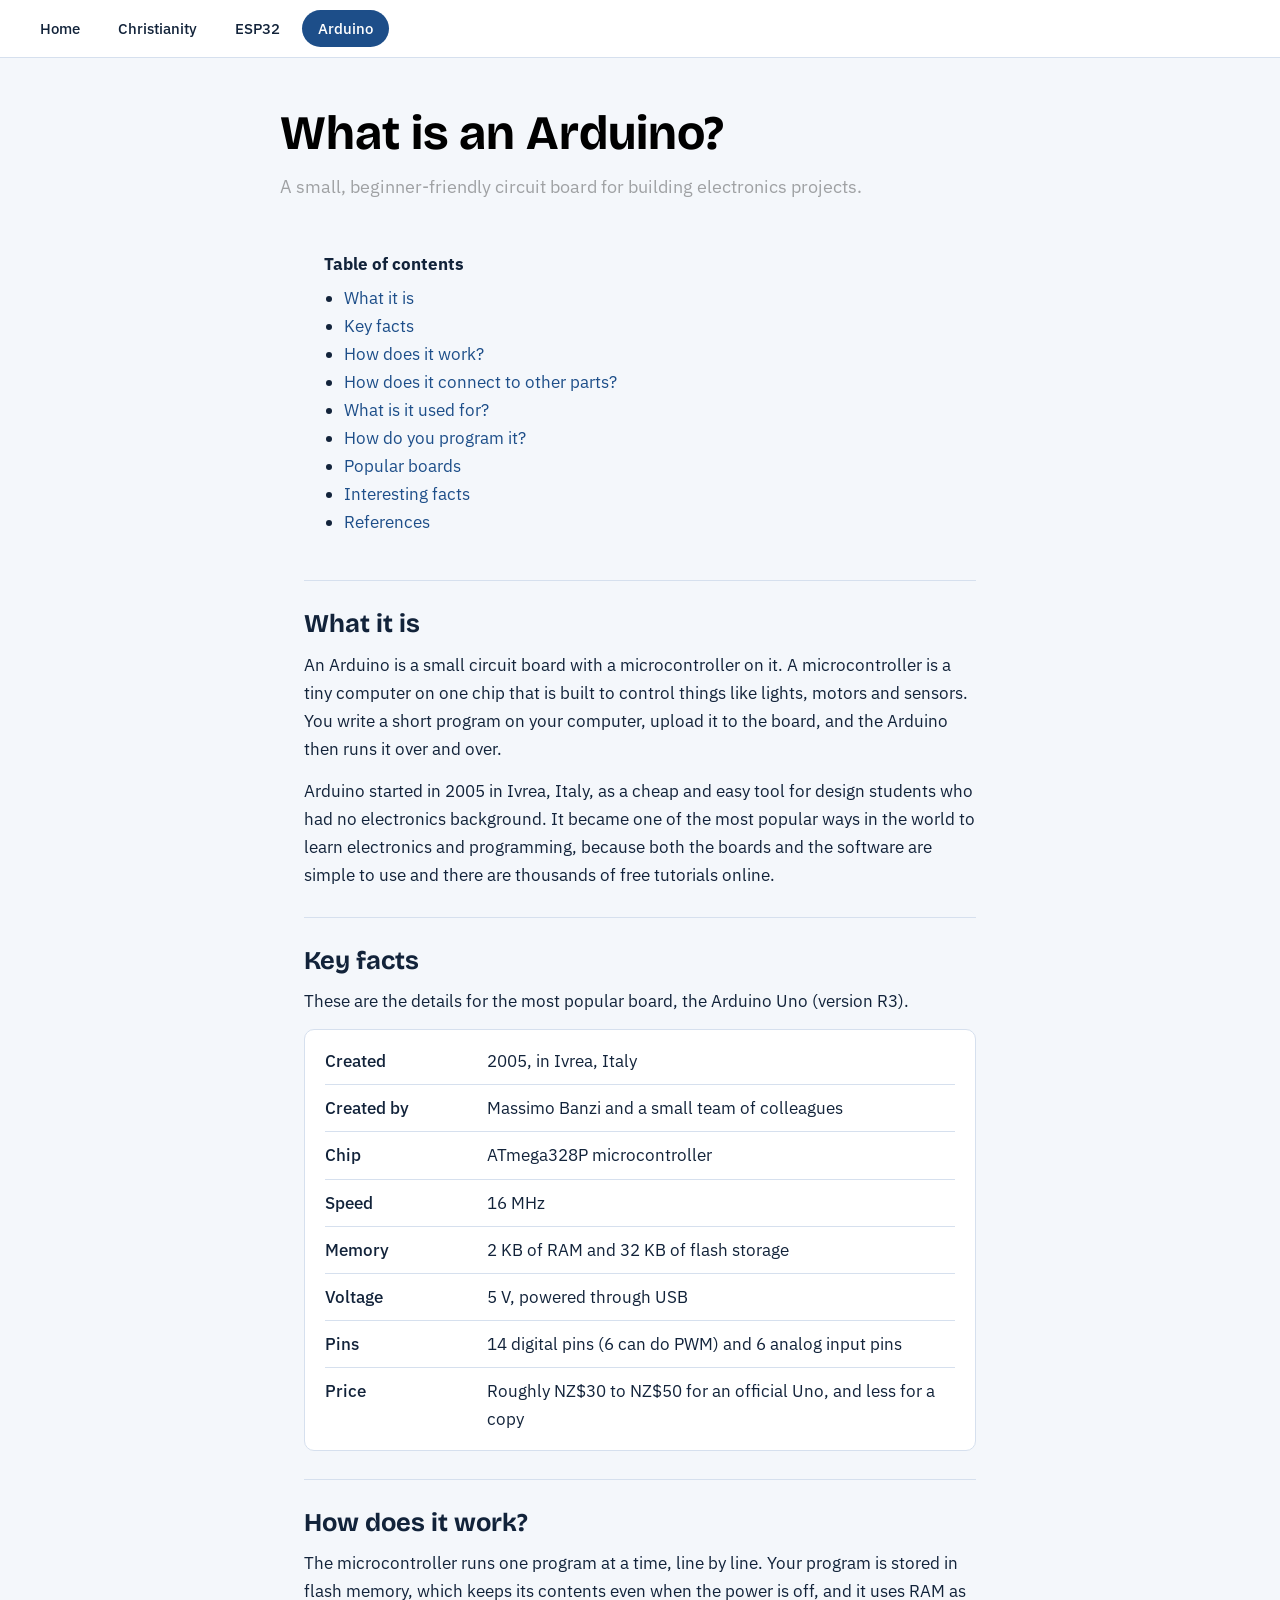
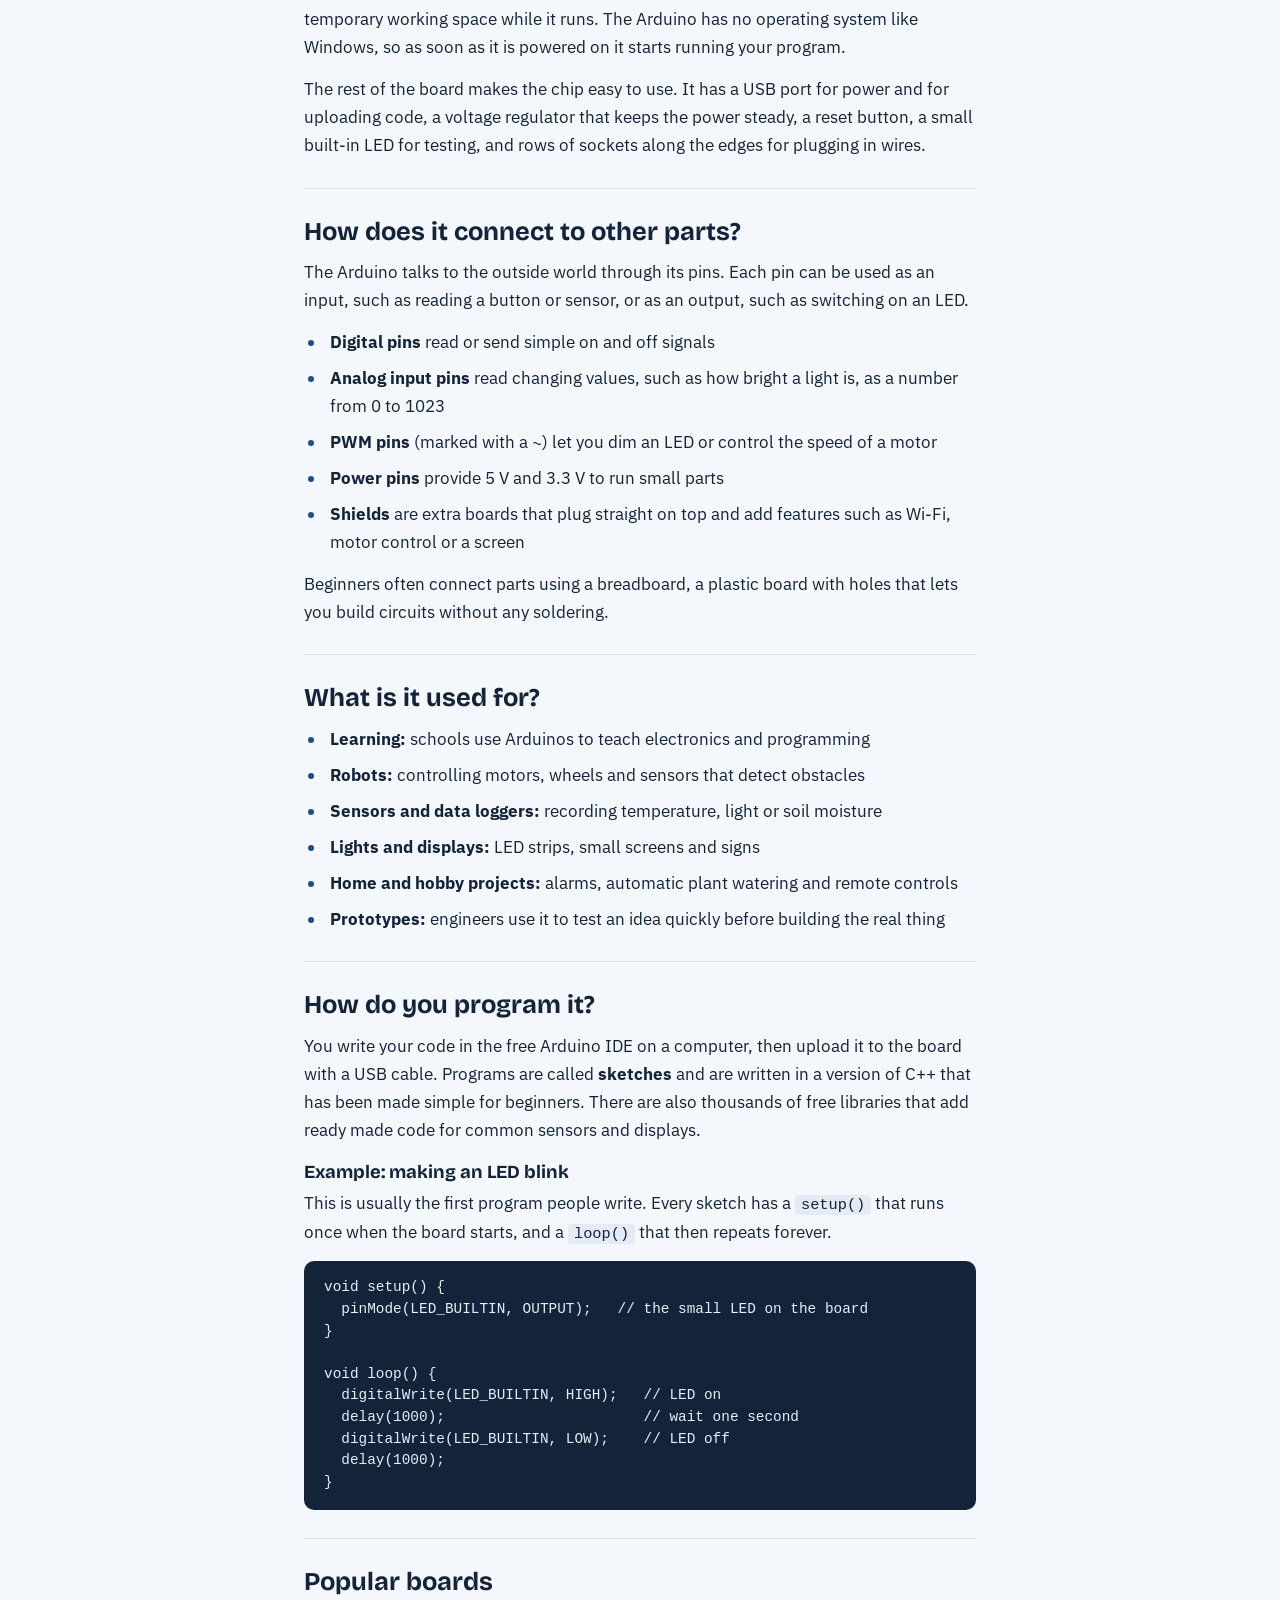
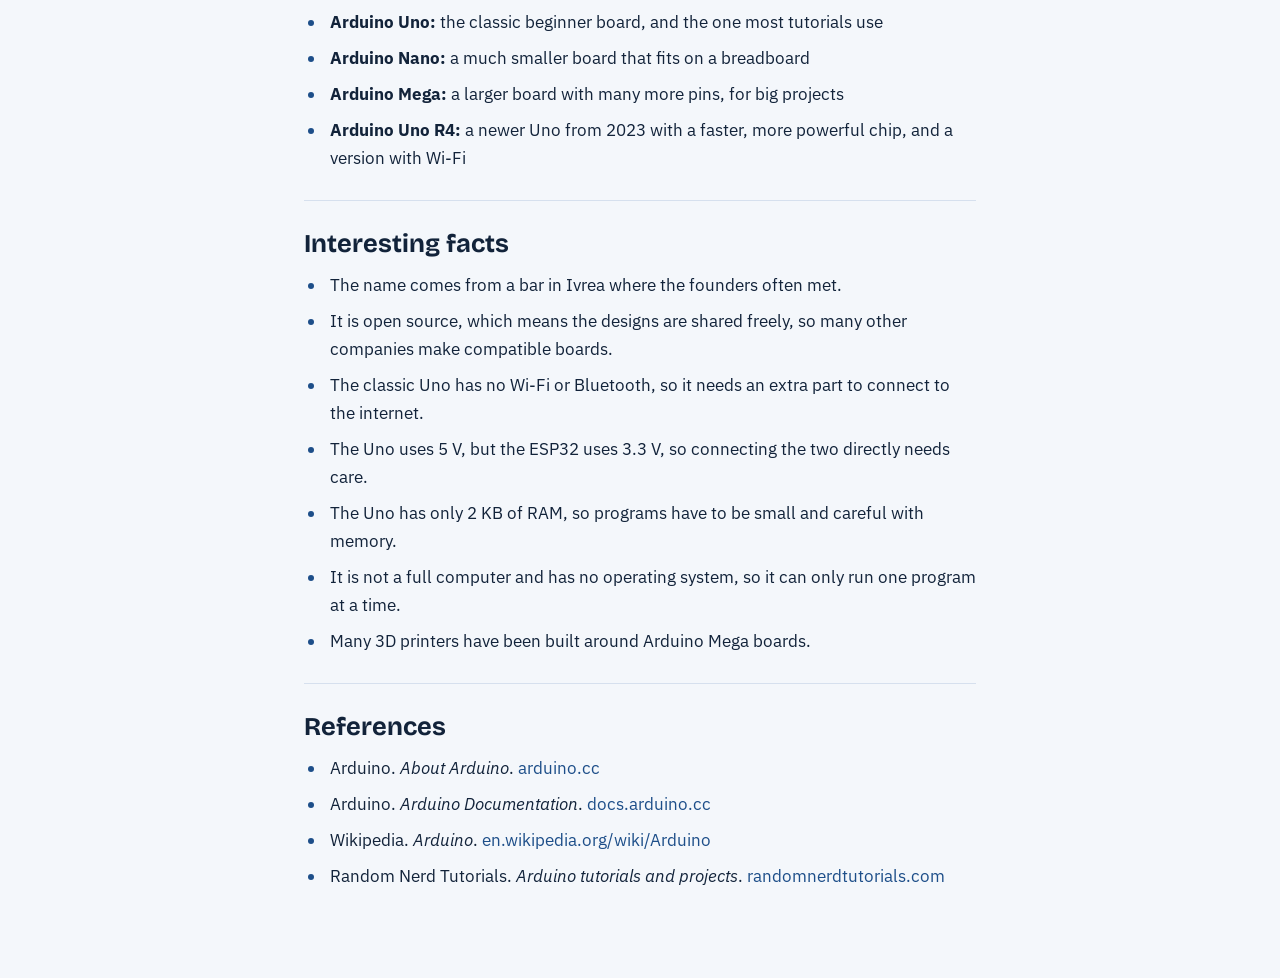
==== arduino.html @ 47d64f1b "Initial commit" ====
<!doctype html>
<html lang="en">
  <head>
    <meta charset="UTF-8" />
    <meta name="viewport" content="width=device-width, initial-scale=1" />
    <title>Arduino</title>
    <link rel="stylesheet" href="/CSS/arduino.css" />
    <link rel="preconnect" href="https://fonts.googleapis.com" />
    <link rel="preconnect" href="https://fonts.gstatic.com" crossorigin />
    <link
      href="https://fonts.googleapis.com/css2?family=Bricolage+Grotesque:opsz,wght@12..96,700&family=IBM+Plex+Sans:wght@400;500&display=swap"
      rel="stylesheet"
    />
  </head>
  <body>
    <nav class="top" aria-label="Main">
      <a href="index.html">Home</a>
      <a href="christian.html">Christianity</a>
      <a href="esp32.html">ESP32</a>
      <a href="arduino.html" class="this-one" aria-current="page">Arduino</a>
    </nav>

    <div class="title-band">
      <div>
        <h1>What is an Arduino?</h1>
        <p>
          A small, beginner-friendly circuit board for building electronics
          projects.
        </p>
      </div>
    </div>

    <main>
      <div class="contents">
        <strong>Table of contents</strong>
        <ul>
          <li><a href="#what">What it is</a></li>
          <li><a href="#keyfacts">Key facts</a></li>
          <li><a href="#how">How does it work?</a></li>
          <li><a href="#pins">How does it connect to other parts?</a></li>
          <li><a href="#uses">What is it used for?</a></li>
          <li><a href="#programming">How do you program it?</a></li>
          <li><a href="#boards">Popular boards</a></li>
          <li><a href="#facts">Interesting facts</a></li>
          <li><a href="#references">References</a></li>
        </ul>
      </div>

      <section id="what">
        <h2>What it is</h2>

        <!-- Add a photo of an Arduino board here. Remove the comment markers and fill in the details:
      <figure>
        <img src="arduino.jpg" alt="An Arduino Uno board" width="320">
        <figcaption>Image source: where you found it, and its licence</figcaption>
      </figure>
      -->

        <p>
          An Arduino is a small circuit board with a microcontroller on it. A
          microcontroller is a tiny computer on one chip that is built to
          control things like lights, motors and sensors. You write a short
          program on your computer, upload it to the board, and the Arduino then
          runs it over and over.
        </p>
        <p>
          Arduino started in 2005 in Ivrea, Italy, as a cheap and easy tool for
          design students who had no electronics background. It became one of
          the most popular ways in the world to learn electronics and
          programming, because both the boards and the software are simple to
          use and there are thousands of free tutorials online.
        </p>
      </section>

      <section id="keyfacts">
        <h2>Key facts</h2>
        <p>
          These are the details for the most popular board, the Arduino Uno
          (version R3).
        </p>
        <dl class="keyfacts">
          <div>
            <dt>Created</dt>
            <dd>2005, in Ivrea, Italy</dd>
          </div>
          <div>
            <dt>Created by</dt>
            <dd>Massimo Banzi and a small team of colleagues</dd>
          </div>
          <div>
            <dt>Chip</dt>
            <dd>ATmega328P microcontroller</dd>
          </div>
          <div>
            <dt>Speed</dt>
            <dd>16 MHz</dd>
          </div>
          <div>
            <dt>Memory</dt>
            <dd>2 KB of RAM and 32 KB of flash storage</dd>
          </div>
          <div>
            <dt>Voltage</dt>
            <dd>5 V, powered through USB</dd>
          </div>
          <div>
            <dt>Pins</dt>
            <dd>14 digital pins (6 can do PWM) and 6 analog input pins</dd>
          </div>
          <div>
            <dt>Price</dt>
            <dd>
              Roughly NZ$30 to NZ$50 for an official Uno, and less for a copy
            </dd>
          </div>
        </dl>
      </section>

      <section id="how">
        <h2>How does it work?</h2>
        <p>
          The microcontroller runs one program at a time, line by line. Your
          program is stored in flash memory, which keeps its contents even when
          the power is off, and it uses RAM as temporary working space while it
          runs. The Arduino has no operating system like Windows, so as soon as
          it is powered on it starts running your program.
        </p>
        <p>
          The rest of the board makes the chip easy to use. It has a USB port
          for power and for uploading code, a voltage regulator that keeps the
          power steady, a reset button, a small built-in LED for testing, and
          rows of sockets along the edges for plugging in wires.
        </p>
      </section>

      <section id="pins">
        <h2>How does it connect to other parts?</h2>
        <p>
          The Arduino talks to the outside world through its pins. Each pin can
          be used as an input, such as reading a button or sensor, or as an
          output, such as switching on an LED.
        </p>
        <ul class="plain">
          <li><b>Digital pins</b> read or send simple on and off signals</li>
          <li>
            <b>Analog input pins</b> read changing values, such as how bright a
            light is, as a number from 0 to 1023
          </li>
          <li>
            <b>PWM pins</b> (marked with a ~) let you dim an LED or control the
            speed of a motor
          </li>
          <li><b>Power pins</b> provide 5 V and 3.3 V to run small parts</li>
          <li>
            <b>Shields</b> are extra boards that plug straight on top and add
            features such as Wi-Fi, motor control or a screen
          </li>
        </ul>
        <p>
          Beginners often connect parts using a breadboard, a plastic board with
          holes that lets you build circuits without any soldering.
        </p>
      </section>

      <section id="uses">
        <h2>What is it used for?</h2>
        <ul class="plain">
          <li>
            <b>Learning:</b> schools use Arduinos to teach electronics and
            programming
          </li>
          <li>
            <b>Robots:</b> controlling motors, wheels and sensors that detect
            obstacles
          </li>
          <li>
            <b>Sensors and data loggers:</b> recording temperature, light or
            soil moisture
          </li>
          <li>
            <b>Lights and displays:</b> LED strips, small screens and signs
          </li>
          <li>
            <b>Home and hobby projects:</b> alarms, automatic plant watering and
            remote controls
          </li>
          <li>
            <b>Prototypes:</b> engineers use it to test an idea quickly before
            building the real thing
          </li>
        </ul>
      </section>

      <section id="programming">
        <h2>How do you program it?</h2>
        <p>
          You write your code in the free Arduino IDE on a computer, then upload
          it to the board with a USB cable. Programs are called
          <b>sketches</b> and are written in a version of C++ that has been made
          simple for beginners. There are also thousands of free libraries that
          add ready made code for common sensors and displays.
        </p>

        <h3>Example: making an LED blink</h3>
        <p>
          This is usually the first program people write. Every sketch has a
          <code>setup()</code> that runs once when the board starts, and a
          <code>loop()</code> that then repeats forever.
        </p>
        <pre><code>void setup() {
  pinMode(LED_BUILTIN, OUTPUT);   // the small LED on the board
}

void loop() {
  digitalWrite(LED_BUILTIN, HIGH);   // LED on
  delay(1000);                       // wait one second
  digitalWrite(LED_BUILTIN, LOW);    // LED off
  delay(1000);
}</code></pre>
      </section>

      <section id="boards">
        <h2>Popular boards</h2>
        <ul class="plain">
          <li>
            <b>Arduino Uno:</b> the classic beginner board, and the one most
            tutorials use
          </li>
          <li>
            <b>Arduino Nano:</b> a much smaller board that fits on a breadboard
          </li>
          <li>
            <b>Arduino Mega:</b> a larger board with many more pins, for big
            projects
          </li>
          <li>
            <b>Arduino Uno R4:</b> a newer Uno from 2023 with a faster, more
            powerful chip, and a version with Wi-Fi
          </li>
        </ul>
      </section>

      <section id="facts">
        <h2>Interesting facts</h2>
        <ul class="plain">
          <li>
            The name comes from a bar in Ivrea where the founders often met.
          </li>
          <li>
            It is open source, which means the designs are shared freely, so
            many other companies make compatible boards.
          </li>
          <li>
            The classic Uno has no Wi-Fi or Bluetooth, so it needs an extra part
            to connect to the internet.
          </li>
          <li>
            The Uno uses 5 V, but the ESP32 uses 3.3 V, so connecting the two
            directly needs care.
          </li>
          <li>
            The Uno has only 2 KB of RAM, so programs have to be small and
            careful with memory.
          </li>
          <li>
            It is not a full computer and has no operating system, so it can
            only run one program at a time.
          </li>
          <li>Many 3D printers have been built around Arduino Mega boards.</li>
        </ul>
      </section>

      <section id="references">
        <h2>References</h2>
        <ul class="plain">
          <li>
            Arduino. <i>About Arduino</i>.
            <a href="https://www.arduino.cc">arduino.cc</a>
          </li>
          <li>
            Arduino. <i>Arduino Documentation</i>.
            <a href="https://docs.arduino.cc">docs.arduino.cc</a>
          </li>
          <li>
            Wikipedia. <i>Arduino</i>.
            <a href="https://en.wikipedia.org/wiki/Arduino"
              >en.wikipedia.org/wiki/Arduino</a
            >
          </li>
          <li>
            Random Nerd Tutorials. <i>Arduino tutorials and projects</i>.
            <a href="https://randomnerdtutorials.com"
              >randomnerdtutorials.com</a
            >
          </li>
        </ul>
      </section>
    </main>
  </body>
</html>
---- CSS/arduino.css ----
:root {
      --blue: #1d4e89;
      --ink: #12233a;
      --muted: #4a5d78;
      --paper: #f4f7fb;
      --line: #d6e0ee;
      --gold: #1d4e89;
    }

    * { box-sizing: border-box; }

    html { scroll-behavior: smooth; scroll-padding-top: 70px; }

    body {
      margin: 0;
      background: var(--paper);
      color: var(--ink);
      font-family: "IBM Plex Sans", system-ui, Arial, sans-serif;
      font-size: 17px;
      line-height: 1.65;
    }

    h1, h2, h3 {
      font-family: "Bricolage Grotesque", "IBM Plex Sans", Arial, sans-serif;
      line-height: 1.15;
      margin: 0;
    }

    a {
      color: var(--blue); 
      text-decoration: none;
    }

    /* Navigation */
    nav.top {
      display: flex;
      flex-wrap: wrap;
      gap: 6px;
      padding: 10px 24px;
      border-bottom: 1px solid var(--line);
      background: #fff;
      position: sticky;
      top: 0;
      z-index: 10;
    }

    nav.top a {
      color: var(--ink);
      text-decoration: none;
      font-weight: 500;
      font-size: 0.95rem;
      padding: 6px 16px;
      border-radius: 999px;
    }

    nav.top a:hover { background: var(--line); }

    nav.top a.this-one {
      background: var(--blue);
      color: #fff;
    }

    /* Title band */
    .title-band {
      /* background: var(--blue); */
      color: #000000;
      padding: 48px 24px 0px 24px;
    }

    .title-band div {
      max-width: 720px;
      margin: 0 auto;
    }

    .title-band h1 {
      font-size: clamp(2rem, 5vw, 3rem);
      margin-bottom: 10px;
    }

    .title-band p {
      margin: 0;
      font-size: 1.15rem;
      color: #00000059;
    }

    /* Content */
    main {
      max-width: 720px;
      margin: 0 auto;
      padding: 32px 24px 64px;
    }

    .contents {
      padding: 16px 20px;
      margin-bottom: 8px;
    }

    .contents strong { display: block; margin-bottom: 6px; }

    .contents ul {
      margin: 0;
      padding-left: 20px;
    }

    section {
      padding-top: 28px;
      margin-top: 28px;
      border-top: 1px solid var(--line);
    }

    section h2 {
      font-size: 1.6rem;
      margin-bottom: 12px;
    }

    section h3 {
      font-size: 1.15rem;
      margin: 18px 0 6px;
    }

    p { margin: 0 0 14px; }

    ul.plain {
      margin: 0 0 14px;
      padding-left: 22px;
    }

    ul.plain li {
      margin-bottom: 8px;
      padding-left: 4px;
    }

    ul.plain li::marker { color: var(--gold); }

    /* Key facts box */
    dl.keyfacts {
      background: #fff;
      border: 1px solid var(--line);
      border-radius: 10px;
      padding: 8px 20px;
      margin: 0 0 14px;
    }

    dl.keyfacts div {
      display: grid;
      grid-template-columns: 150px 1fr;
      gap: 12px;
      padding: 9px 0;
      border-top: 1px solid var(--line);
    }

    dl.keyfacts div:first-child { border-top: none; }

    dl.keyfacts dt { font-weight: 500; }
    dl.keyfacts dd { margin: 0; }

    /* Code example */
    pre {
      background: #12233a;
      color: #e6eef8;
      padding: 16px 20px;
      border-radius: 10px;
      overflow-x: auto;
      font-size: 0.9rem;
      line-height: 1.5;
      margin: 0 0 14px;
    }

    code {
      font-family: Consolas, "Courier New", monospace;
    }

    p code {
      background: #e4ebf5;
      padding: 1px 6px;
      border-radius: 4px;
      font-size: 0.9em;
    }

    figure {
      margin: 0 0 20px;
    }

    figure img {
      max-width: 100%;
      height: auto;
      border-radius: 10px;
    }

    figcaption {
      font-size: 0.8rem;
      color: var(--muted);
      margin-top: 6px;
    }

    @media (max-width: 600px) {
      dl.keyfacts div { grid-template-columns: 1fr; gap: 2px; }
    }

    @media (prefers-reduced-motion: reduce) {
      html { scroll-behavior: auto; }
    }
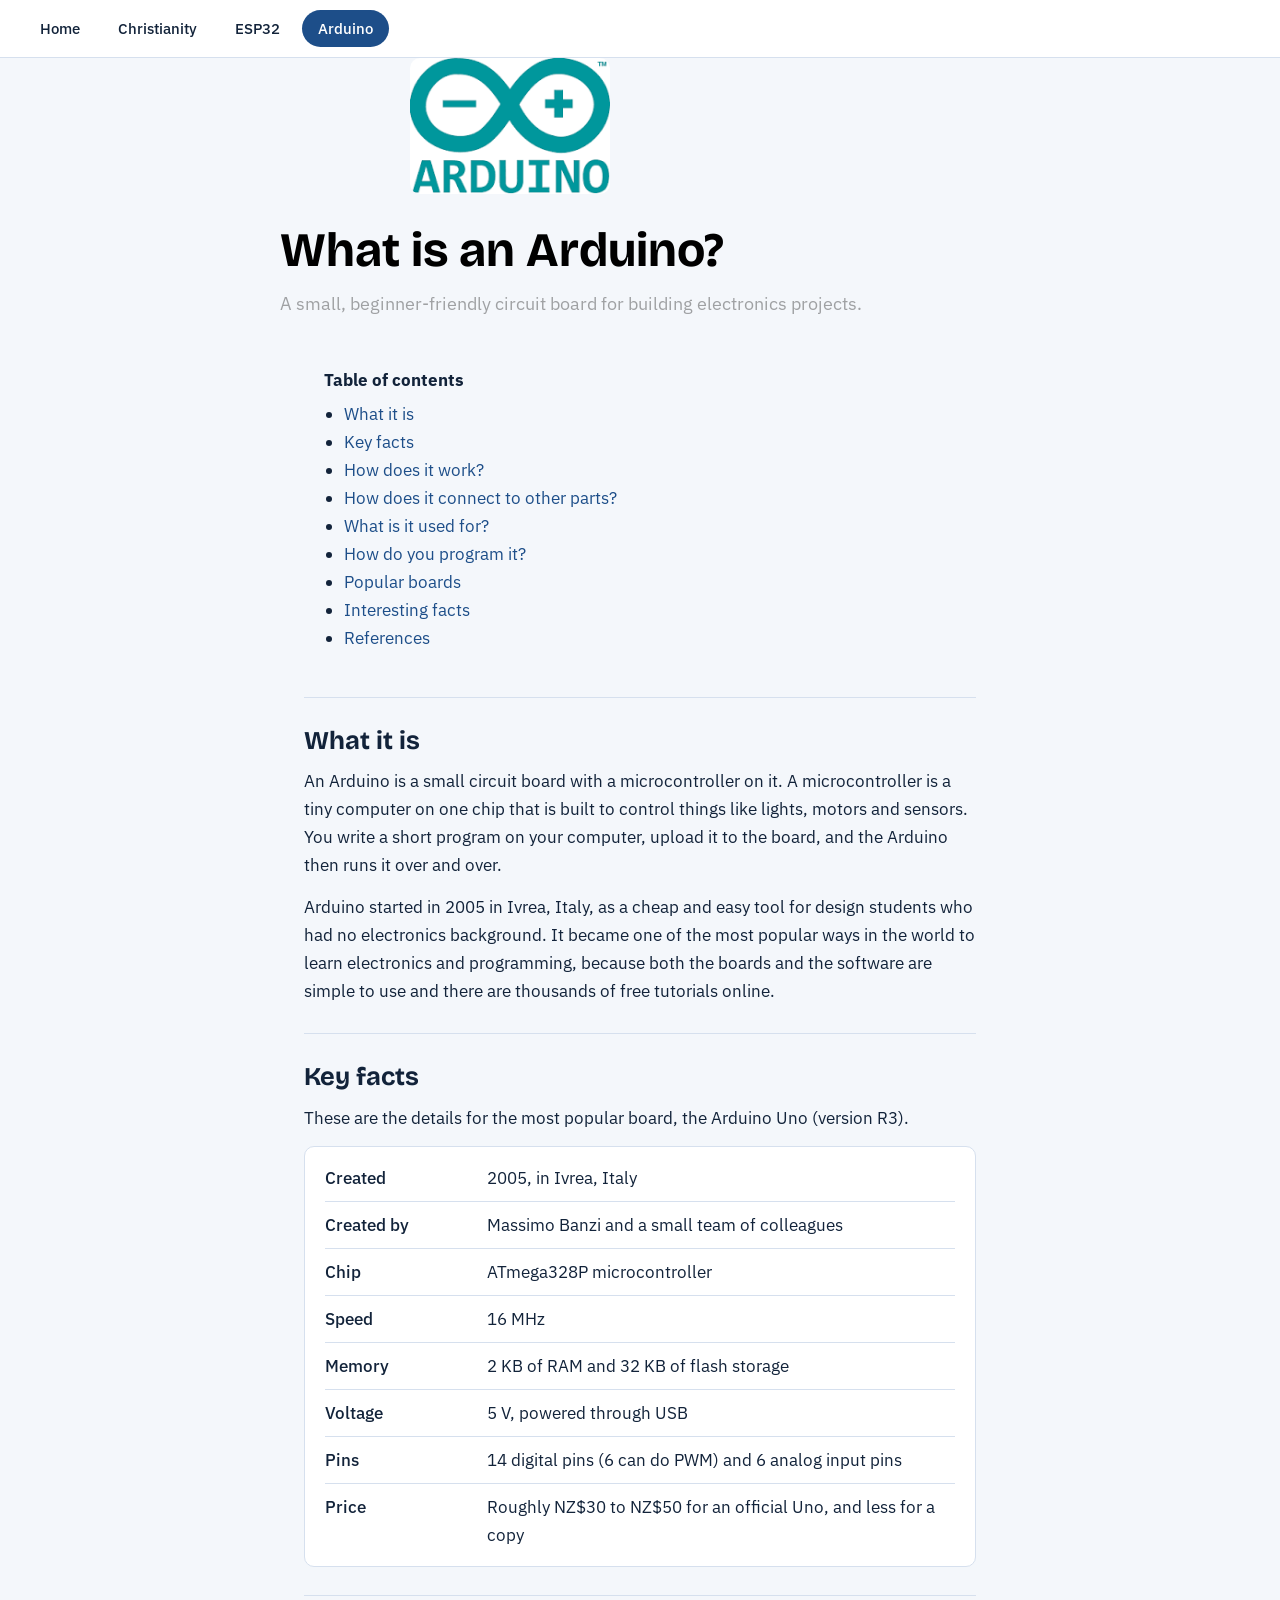
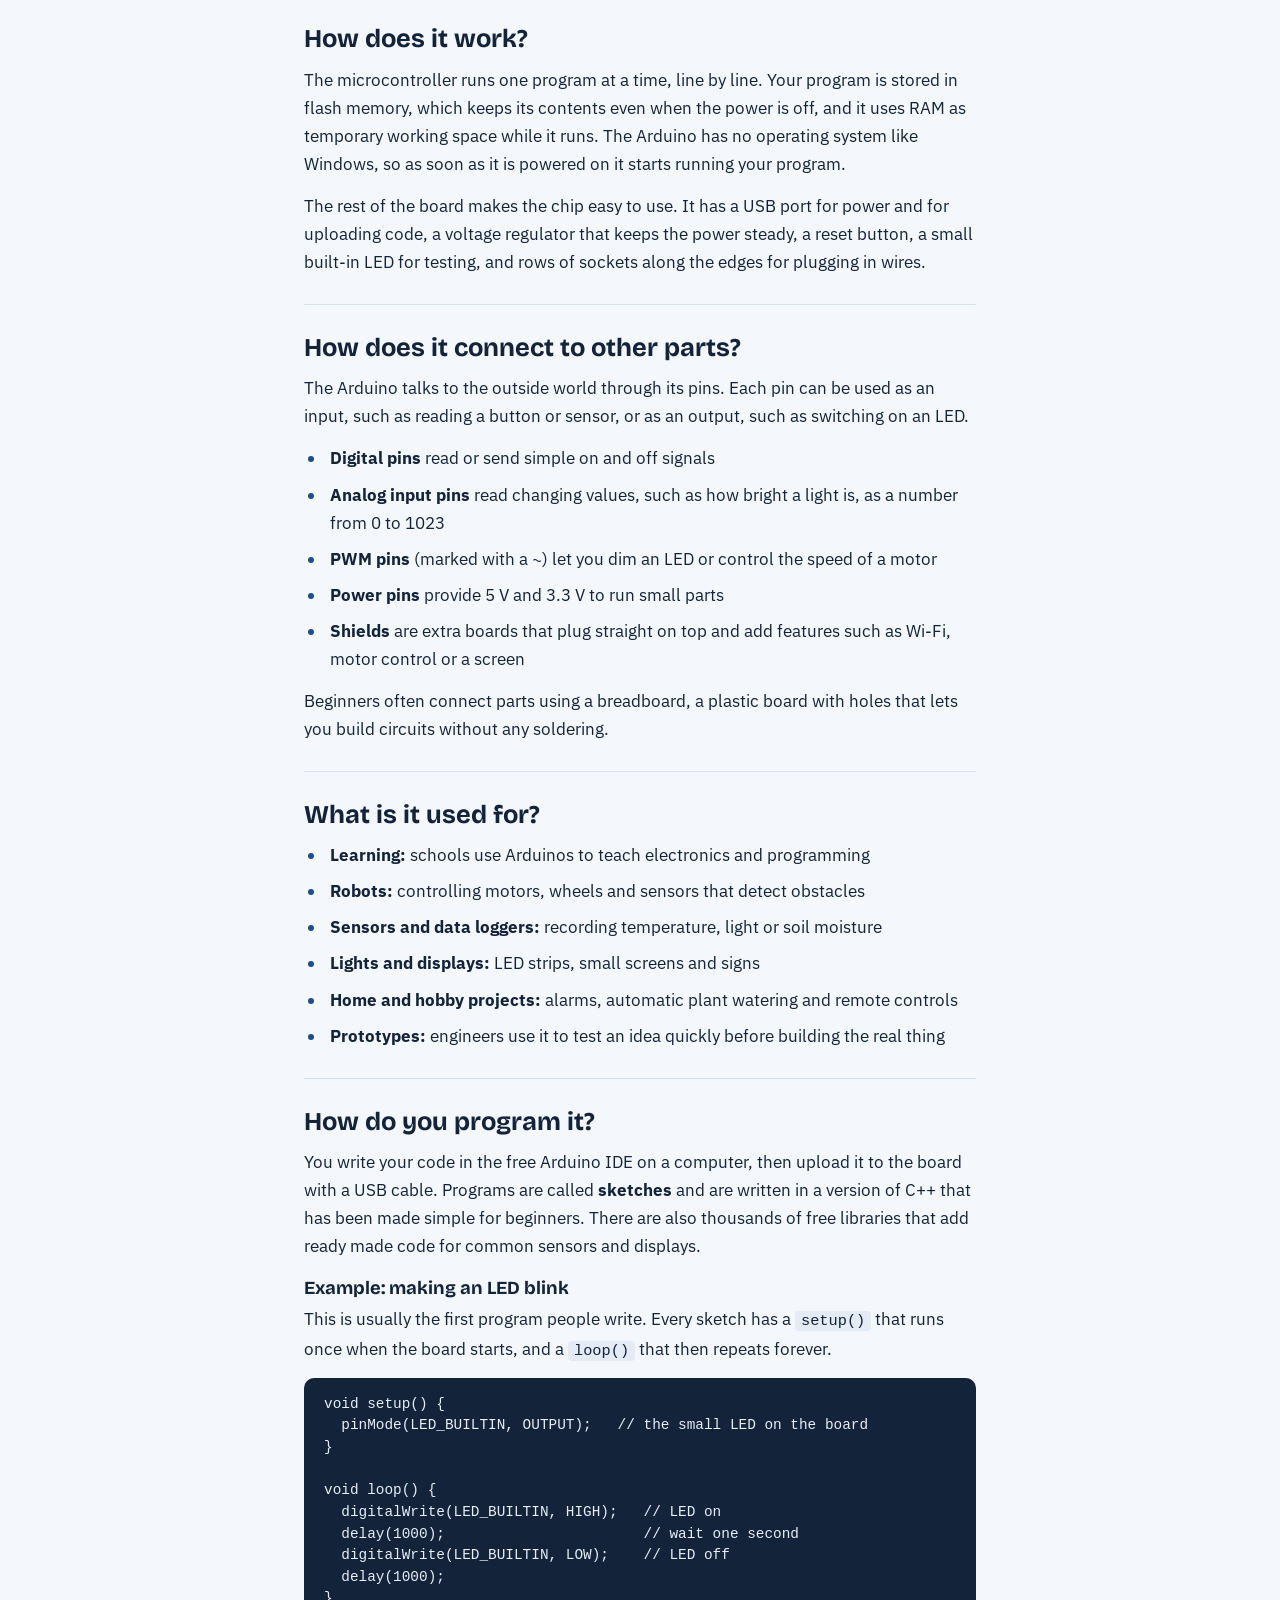
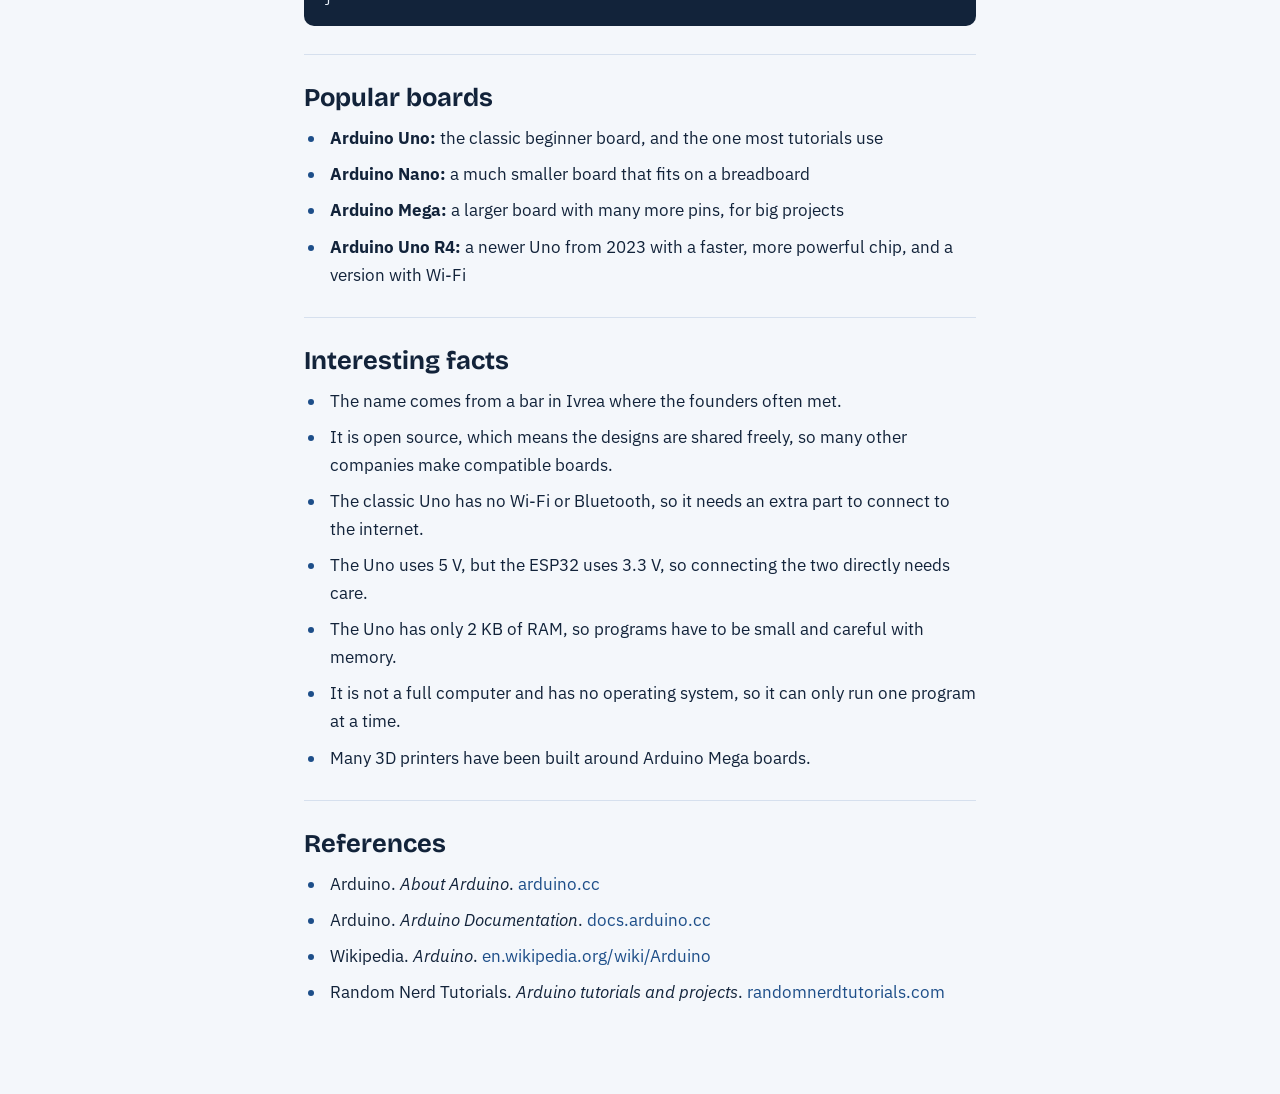
==== commit 4b028fee: "Update" ====
--- a/arduino.html
+++ b/arduino.html
@@ -4,7 +4,7 @@
     <meta charset="UTF-8" />
     <meta name="viewport" content="width=device-width, initial-scale=1" />
     <title>Arduino</title>
-    <link rel="stylesheet" href="/CSS/arduino.css" />
+    <link rel="stylesheet" href="arduino.css" />
     <link rel="preconnect" href="https://fonts.googleapis.com" />
     <link rel="preconnect" href="https://fonts.gstatic.com" crossorigin />
     <link
@@ -12,6 +12,7 @@
       rel="stylesheet"
     />
   </head>
+
   <body>
     <nav class="top" aria-label="Main">
       <a href="index.html">Home</a>
@@ -19,6 +20,12 @@
       <a href="esp32.html">ESP32</a>
       <a href="arduino.html" class="this-one" aria-current="page">Arduino</a>
     </nav>
+
+    <img
+      style="margin: 0px 0px 0px 32%; border-radius: 10px; width: 200px"
+      src="/images/arduino.jpg"
+      alt="adafruit Logo"
+    />
 
     <div class="title-band">
       <div>
--- a/arduino.css
+++ b/arduino.css
@@ -0,0 +1,202 @@
+:root {
+      --blue: #1d4e89;
+      --ink: #12233a;
+      --muted: #4a5d78;
+      --paper: #f4f7fb;
+      --line: #d6e0ee;
+      --gold: #1d4e89;
+    }
+
+    * { box-sizing: border-box; }
+
+    html { scroll-behavior: smooth; scroll-padding-top: 70px; }
+
+    body {
+      margin: 0;
+      background: var(--paper);
+      color: var(--ink);
+      font-family: "IBM Plex Sans", system-ui, Arial, sans-serif;
+      font-size: 17px;
+      line-height: 1.65;
+    }
+
+    h1, h2, h3 {
+      font-family: "Bricolage Grotesque", "IBM Plex Sans", Arial, sans-serif;
+      line-height: 1.15;
+      margin: 0;
+    }
+
+    a {
+      color: var(--blue); 
+      text-decoration: none;
+    }
+
+    /* Navigation */
+    nav.top {
+      display: flex;
+      flex-wrap: wrap;
+      gap: 6px;
+      padding: 10px 24px;
+      border-bottom: 1px solid var(--line);
+      background: #fff;
+      position: sticky;
+      top: 0;
+      z-index: 10;
+    }
+
+    nav.top a {
+      color: var(--ink);
+      text-decoration: none;
+      font-weight: 500;
+      font-size: 0.95rem;
+      padding: 6px 16px;
+      border-radius: 999px;
+    }
+
+    nav.top a:hover { background: var(--line); }
+
+    nav.top a.this-one {
+      background: var(--blue);
+      color: #fff;
+    }
+
+    /* Title band */
+    .title-band {
+      /* background: var(--blue); */
+      color: #000000;
+      padding: 20px 24px 0px 24px;
+    }
+
+    .title-band div {
+      max-width: 720px;
+      margin: 0 auto;
+    }
+
+    .title-band h1 {
+      font-size: clamp(2rem, 5vw, 3rem);
+      margin-bottom: 10px;
+    }
+
+    .title-band p {
+      margin: 0;
+      font-size: 1.15rem;
+      color: #00000059;
+    }
+
+    /* Content */
+    main {
+      max-width: 720px;
+      margin: 0 auto;
+      padding: 32px 24px 64px;
+    }
+
+    .contents {
+      padding: 16px 20px;
+      margin-bottom: 8px;
+    }
+
+    .contents strong { display: block; margin-bottom: 6px; }
+
+    .contents ul {
+      margin: 0;
+      padding-left: 20px;
+    }
+
+    section {
+      padding-top: 28px;
+      margin-top: 28px;
+      border-top: 1px solid var(--line);
+    }
+
+    section h2 {
+      font-size: 1.6rem;
+      margin-bottom: 12px;
+    }
+
+    section h3 {
+      font-size: 1.15rem;
+      margin: 18px 0 6px;
+    }
+
+    p { margin: 0 0 14px; }
+
+    ul.plain {
+      margin: 0 0 14px;
+      padding-left: 22px;
+    }
+
+    ul.plain li {
+      margin-bottom: 8px;
+      padding-left: 4px;
+    }
+
+    ul.plain li::marker { color: var(--gold); }
+
+    /* Key facts box */
+    dl.keyfacts {
+      background: #fff;
+      border: 1px solid var(--line);
+      border-radius: 10px;
+      padding: 8px 20px;
+      margin: 0 0 14px;
+    }
+
+    dl.keyfacts div {
+      display: grid;
+      grid-template-columns: 150px 1fr;
+      gap: 12px;
+      padding: 9px 0;
+      border-top: 1px solid var(--line);
+    }
+
+    dl.keyfacts div:first-child { border-top: none; }
+
+    dl.keyfacts dt { font-weight: 500; }
+    dl.keyfacts dd { margin: 0; }
+
+    /* Code example */
+    pre {
+      background: #12233a;
+      color: #e6eef8;
+      padding: 16px 20px;
+      border-radius: 10px;
+      overflow-x: auto;
+      font-size: 0.9rem;
+      line-height: 1.5;
+      margin: 0 0 14px;
+    }
+
+    code {
+      font-family: Consolas, "Courier New", monospace;
+    }
+
+    p code {
+      background: #e4ebf5;
+      padding: 1px 6px;
+      border-radius: 4px;
+      font-size: 0.9em;
+    }
+
+    figure {
+      margin: 0 0 20px;
+    }
+
+    figure img {
+      max-width: 100%;
+      height: auto;
+      border-radius: 10px;
+    }
+
+    figcaption {
+      font-size: 0.8rem;
+      color: var(--muted);
+      margin-top: 6px;
+    }
+
+    @media (max-width: 600px) {
+      dl.keyfacts div { grid-template-columns: 1fr; gap: 2px; }
+    }
+
+    @media (prefers-reduced-motion: reduce) {
+      html { scroll-behavior: auto; }
+    }
